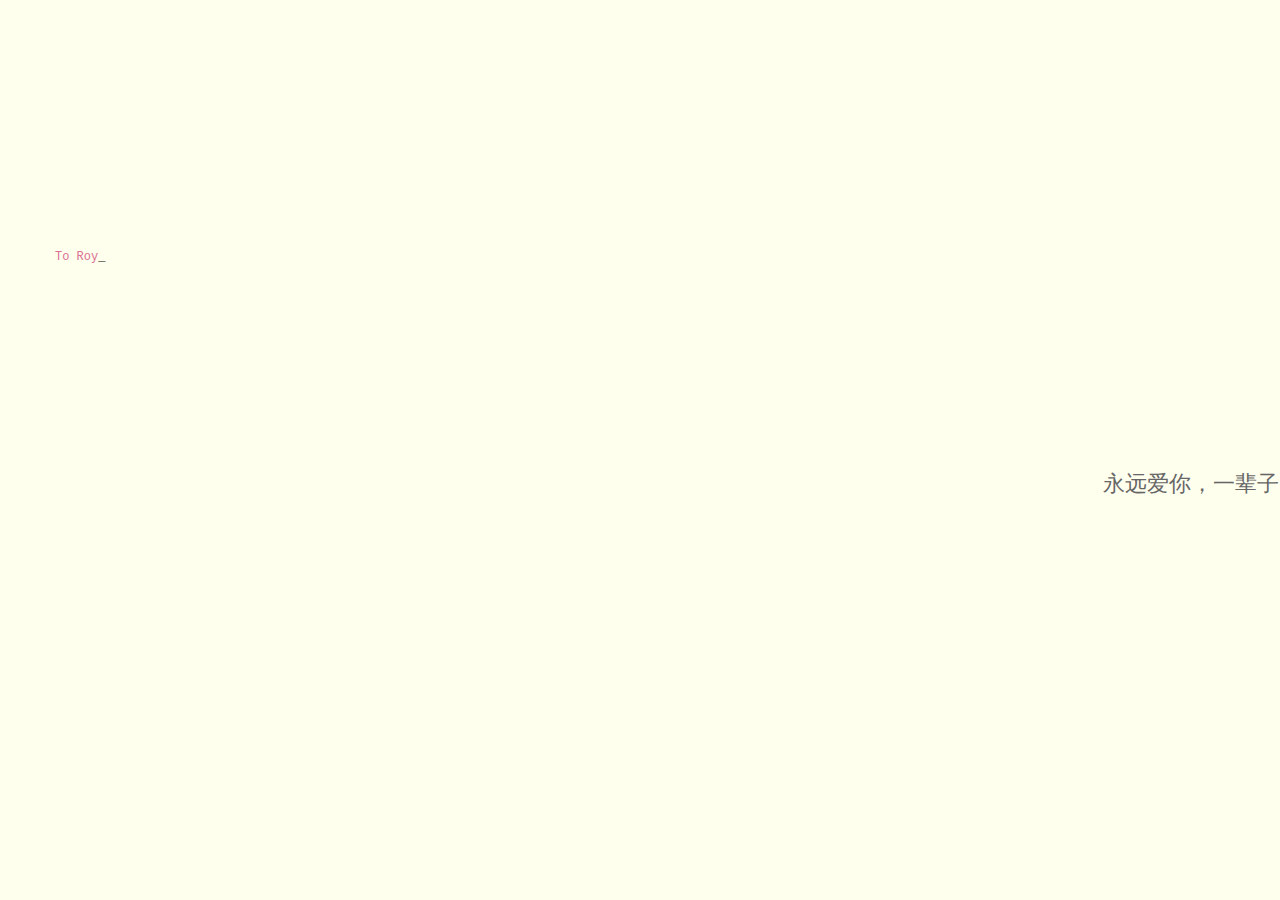
==== index.html @ 510cce9b "first" ====
<!DOCTYPE html>
<!-- saved from url=(0044)http://web.moxuangenet.cn/web.php?id=HZ4Ovqr -->
<html xmlns="http://www.w3.org/1999/xhtml" xml:lang="en" lang="en"><head><meta http-equiv="Content-Type" content="text/html; charset=UTF-8">
    <!--<base href="http://web.moxuangenet.cn/biaobai_aixinjishi/">--><base href=".">
	
	<title>To Roy</title>
	
	<style type="text/css">
@font-face {
	font-family: digit;
	src: url("digital-7_mono.ttf") format("truetype");
}
body{
  background-image: url("123.png");
}
</style>
	<link href="./index_files/default.css" tppabs="css/default.css" type="text/css" rel="stylesheet">
	<script type="text/javascript" src="./index_files/jquery.js.下载" tppabs="./js/jquery.js"></script>
	<script type="text/javascript" src="./index_files/garden.js.下载" tppabs="./js/garden.js"></script>
	<script type="text/javascript" src="./index_files/functions.js.下载" tppabs="./js/functions.js"></script>
	</head><body data-new-gr-c-s-check-loaded="14.1129.0" data-gr-ext-installed="">
<div id="mainDiv">
<div id="content" style="width: 1170px; height: 625px; margin-top: 189px; margin-left: 439px;">
      <div id="code" style="margin-top: 112.5px;"> <span class="comments">To Roy</span><br>
    <span class="space"><span class="comments"></span></span><br>
    <span class="space"><span class="comments">希望你永远是勇敢的小男孩</span><br>
    <span class="space"><span class="comments">祝儿子健康顺遂</span><br>
    <span class="space"><span class="comments">永远爱你的妈妈</span><br><br>
    <!-- <span class="space"><span class="comments">　　　　　　　　　　　　　　　　　　　　　　　　</span><br> -->
  </span></span></span></span></div>
      <div id="loveHeart">
    <canvas id="garden" width="670" height="625"></canvas>
    <div id="words" style="position: absolute; top: 384px; left: 1009px;">
          <!-- <div id="messages" style="display: block;"> 这是我们认识的第
        <div id="elapseClock"><span class="digit">NaN</span> days <span class="digit">NaN</span> hours <span class="digit">NaN</span> minutes <span class="digit">NaN</span> seconds</div>
      </div> -->
          <div id="loveu" style="display: block;"> 永远爱你，一辈子，不分离！<br>
        <div class="signature">  -最爱你的人</div>
      </div>
        </div>
  </div>
      <div class="bg1">

    </div>
<script type="text/javascript">
		var offsetX = $("#loveHeart").width() / 2;
		var offsetY = $("#loveHeart").height() / 2 - 55;
		var together = new Date();
		together.setFullYear();
		together.setHours(0);
		together.setMinutes(0);
		together.setSeconds(0);
		together.setMilliseconds(0);
		
		if (!document.createElement('canvas').getContext) {
			var msg = document.createElement("div");
			msg.id = "errorMsg";
			msg.innerHTML = "提醒您：您的浏览器版本过旧^_^<br/>"+
				"推荐使用 <a href='http://dlsw.br.baidu.com/ditui/zujian/bdBrowserSetup-5956-ftn_1000061134.exe' target='_blank'>百度浏览器<br/>请先升级您的浏览器，效果很炫哦~~"; 
			document.body.appendChild(msg);
			$("#code").css("display", "none")
			$("#copyright").css("position", "absolute");
			$("#copyright").css("bottom", "10px");
		    document.execCommand("stop");
		} else {
			setTimeout(function () {
				adjustWordsPosition();
				startHeartAnimation();
			}, 5000);

			timeElapse(together);
			setInterval(function () {
				timeElapse(together);
			}, 500);

			adjustCodePosition();
			$("#code").typewriter();
		}
	</script>
<audio id="main_audio" autoplay="autoplay" preload="auto" loop="">
	<source src="" type="audio/mpeg">
<embed id="main_audio_ie8" hidden="true" autostart="true" height="0" width="0" loop="true" src="" autoplay="autoplay">
</audio>
<div style="display:none">统计代码</div>
</div></div></body><grammarly-desktop-integration data-grammarly-shadow-root="true"><template shadowrootmode="open"><style>
      div.grammarly-desktop-integration {
        position: absolute;
        width: 1px;
        height: 1px;
        padding: 0;
        margin: -1px;
        overflow: hidden;
        clip: rect(0, 0, 0, 0);
        white-space: nowrap;
        border: 0;
        -moz-user-select: none;
        -webkit-user-select: none;
        -ms-user-select:none;
        user-select:none;
      }

      div.grammarly-desktop-integration:before {
        content: attr(data-content);
      }
    </style><div aria-label="grammarly-integration" role="group" tabindex="-1" class="grammarly-desktop-integration" data-content="{&quot;mode&quot;:&quot;full&quot;,&quot;isActive&quot;:true,&quot;isUserDisabled&quot;:false}"></div></template></grammarly-desktop-integration></html>
---- index_files/default.css ----
﻿body {
	margin: 0;
	padding: 0;
	background: #ffe;
	font-size: 12px;
	overflow: auto
}
#mainDiv {
	width: 100%;
	height: 100%
}
#loveHeart {
	float: left;
	width: 670px;
	height: 625px
}
#garden {
	width: 100%;
	height: 100%
}
#elapseClock {
	text-align: right;
	font-size: 18px;
	margin-top: 10px;
	margin-bottom: 10px
}
#words {
	font-family: "sans-serif";
	width: 505px;
	font-size: 24px;
	color: #666
}
#messages {
	display: none
}
#elapseClock .digit {
	font-family: "digit";
	font-size: 36px
}
#loveu {
	padding: 5px;
	font-size: 22px;
	margin-top: 80px;
	margin-right: 120px;
	text-align: right;
	display: none
}
#loveu .signature {
	margin-top: 10px;
	font-size: 20px;
	font-style: italic
}
#code {
	float: left;
	width: 500px;
	height: 400px;
	color: #333;
	font-family: "Consolas", "Monaco", "Bitstream Vera Sans Mono", "Courier New", "sans-serif";
	font-size: 12px
}
#code .string {
	color: #2a36ff
}
#code .keyword {
	color: #7f0055;
	font-weight: bold
}
#code .placeholder {
	margin-left: 15px
}
#code .space {
	margin-left: 23px
}
#code .comments {
	color: palevioletred
}
#copyright {
	margin-top: 10px;
	text-align: center;
	width: 100%;
	color: #666
}
#errorMsg {
	width: 100%;
	text-align: center;
	font-size: 24px;
	position: absolute;
	top: 100px;
	left: 0
}
#copyright a {
	color: #666
}
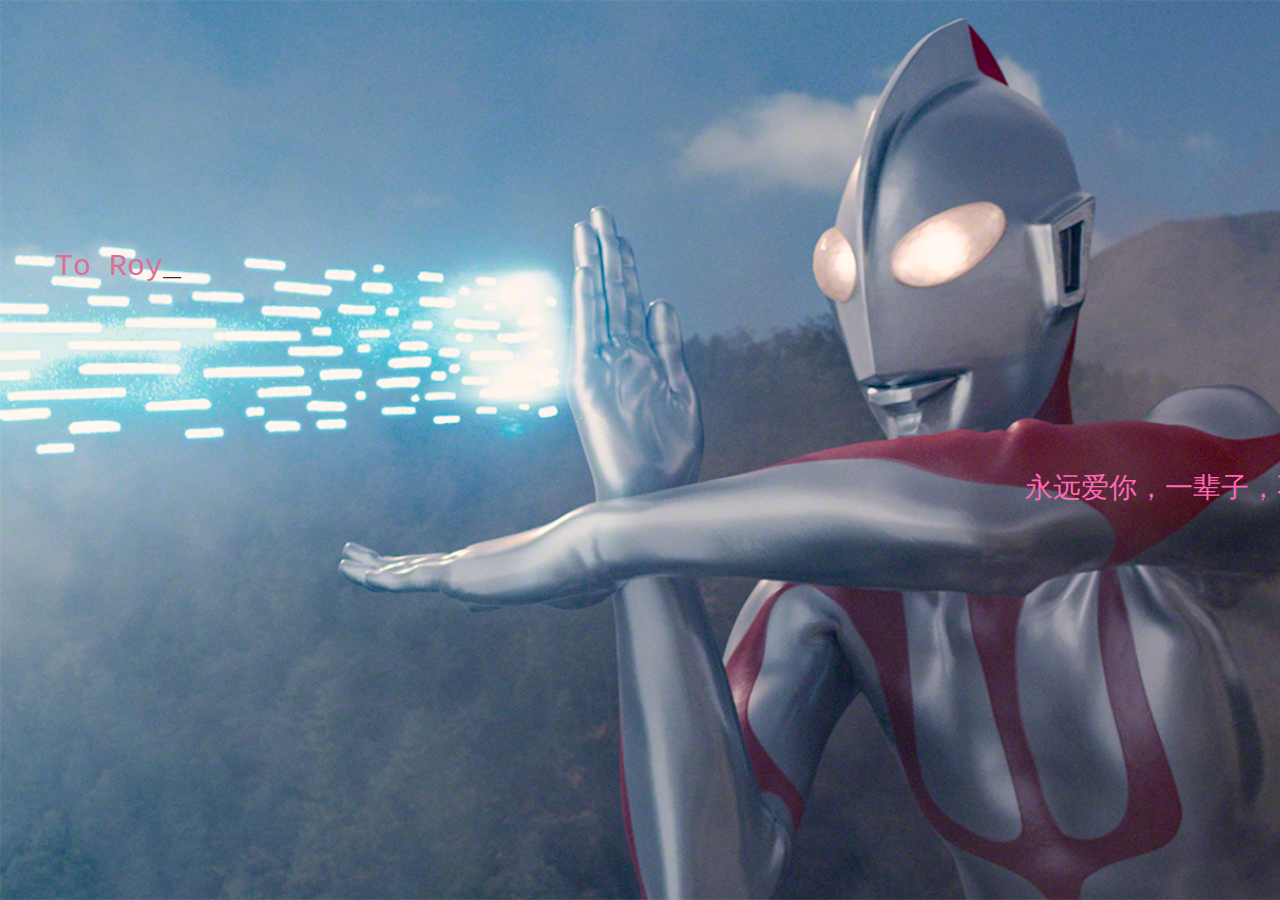
==== commit 0a55ad11: "final" ====
--- a/index.html
+++ b/index.html
@@ -10,18 +10,20 @@
 	font-family: digit;
 	src: url("digital-7_mono.ttf") format("truetype");
 }
-body{
-  background-image: url("123.png");
-}
+
 </style>
-	<link href="./index_files/default.css" tppabs="css/default.css" type="text/css" rel="stylesheet">
+<link href="./index_files/default.css" tppabs="css/default.css" type="text/css" rel="stylesheet">
+<link href="233.css" type="text/css" rel="stylesheet">
 	<script type="text/javascript" src="./index_files/jquery.js.下载" tppabs="./js/jquery.js"></script>
 	<script type="text/javascript" src="./index_files/garden.js.下载" tppabs="./js/garden.js"></script>
 	<script type="text/javascript" src="./index_files/functions.js.下载" tppabs="./js/functions.js"></script>
 	</head><body data-new-gr-c-s-check-loaded="14.1129.0" data-gr-ext-installed="">
+<!-- body{
+    background-image: url('bg-image.jpg');
+} -->
 <div id="mainDiv">
 <div id="content" style="width: 1170px; height: 625px; margin-top: 189px; margin-left: 439px;">
-      <div id="code" style="margin-top: 112.5px;"> <span class="comments">To Roy</span><br>
+      <div id="code" style="font-size:30px" style="margin-top: 112.5px;" class="abcye"> <span class="comments">To Roy</span><br>
     <span class="space"><span class="comments"></span></span><br>
     <span class="space"><span class="comments">希望你永远是勇敢的小男孩</span><br>
     <span class="space"><span class="comments">祝儿子健康顺遂</span><br>
@@ -34,7 +36,7 @@
           <!-- <div id="messages" style="display: block;"> 这是我们认识的第
         <div id="elapseClock"><span class="digit">NaN</span> days <span class="digit">NaN</span> hours <span class="digit">NaN</span> minutes <span class="digit">NaN</span> seconds</div>
       </div> -->
-          <div id="loveu" style="display: block;"> 永远爱你，一辈子，不分离！<br>
+          <div id="loveu" style="display: block;font-size:28px" class="abc"> 永远爱你，一辈子，不分离！<br>
         <div class="signature">  -最爱你的人</div>
       </div>
         </div>
@@ -102,4 +104,6 @@
       div.grammarly-desktop-integration:before {
         content: attr(data-content);
       }
-    </style><div aria-label="grammarly-integration" role="group" tabindex="-1" class="grammarly-desktop-integration" data-content="{&quot;mode&quot;:&quot;full&quot;,&quot;isActive&quot;:true,&quot;isUserDisabled&quot;:false}"></div></template></grammarly-desktop-integration></html>+    </style><div aria-label="grammarly-integration" role="group" tabindex="-1" class="grammarly-desktop-integration" data-content="{&quot;mode&quot;:&quot;full&quot;,&quot;isActive&quot;:true,&quot;isUserDisabled&quot;:false}"></div></template></grammarly-desktop-integration></html>
+
+    --- a/233.css
+++ b/233.css
@@ -0,0 +1,14 @@
+body{
+    background-image: url(123.png);
+    background-repeat: no-repeat;
+    background-size: cover;
+    background-attachment: fixed;
+}
+
+.abc{
+    color:hotpink;
+}
+
+.abcye{
+    color:yellow;
+}